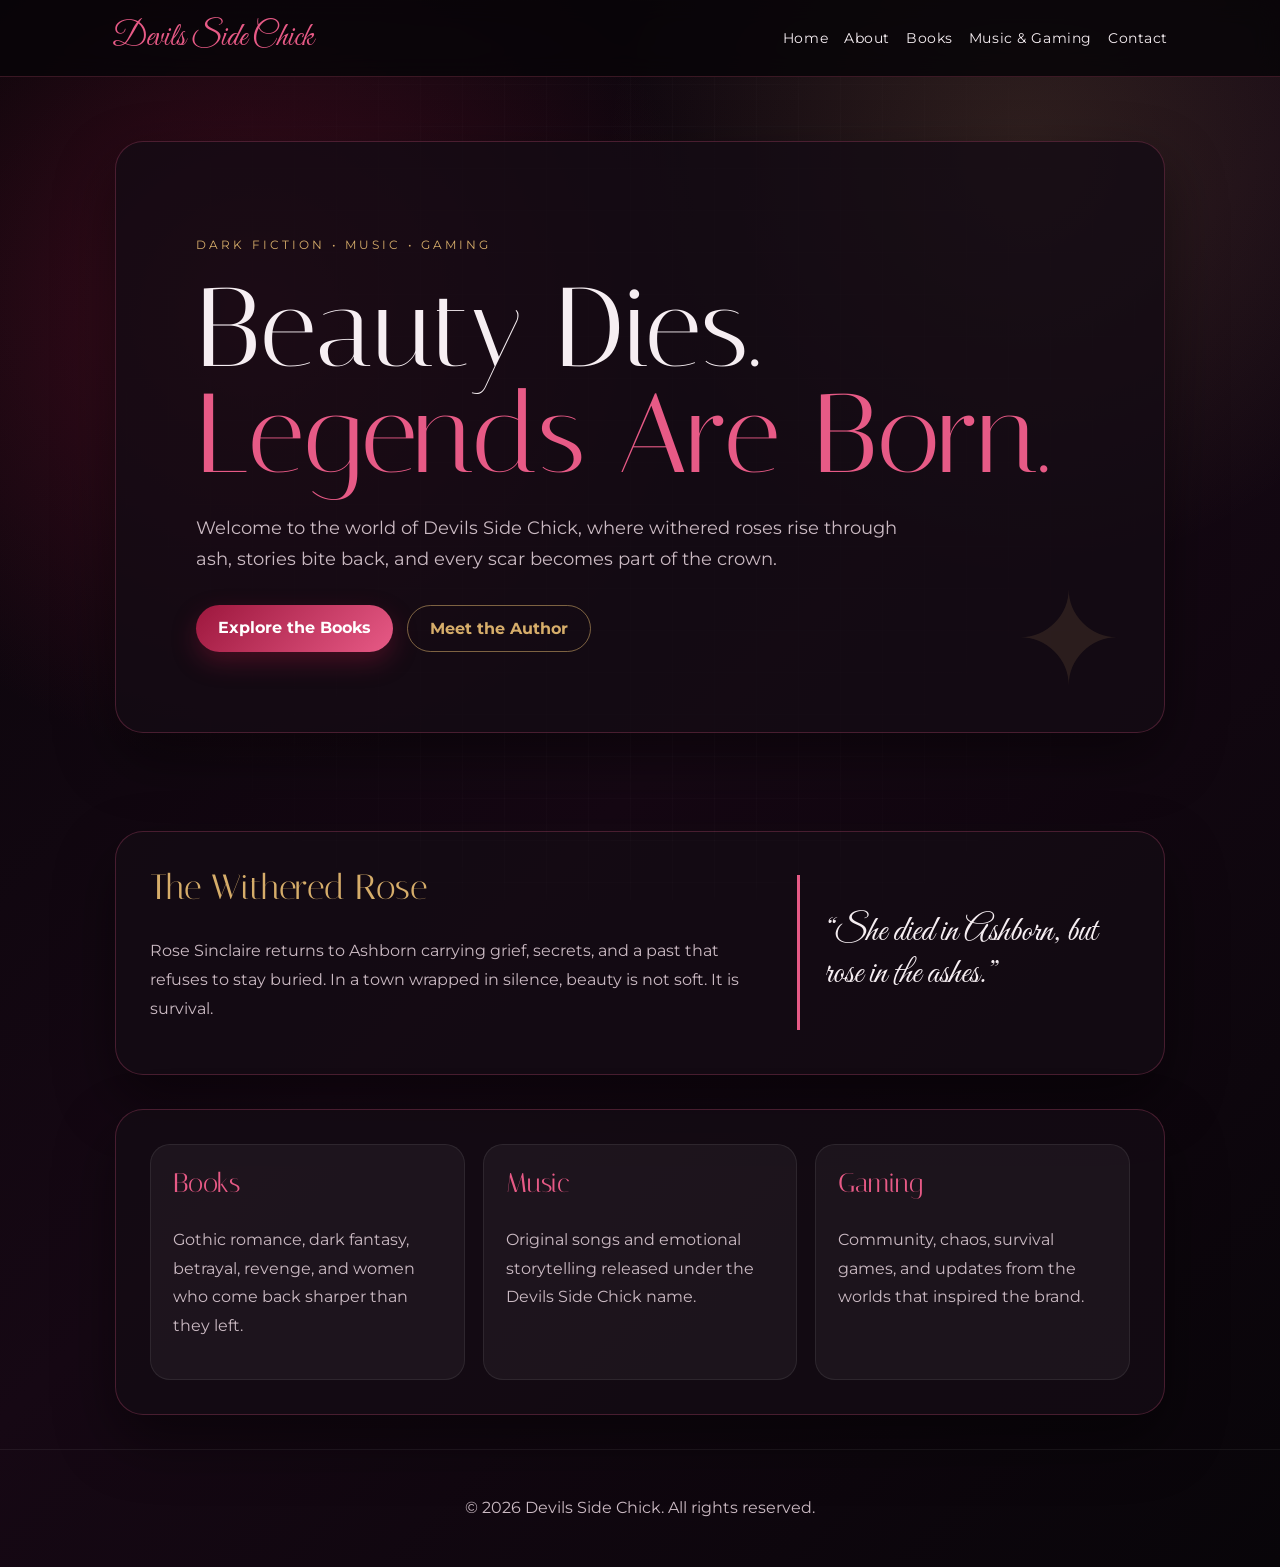
==== index.html @ 44316100 "Add files via upload" ====
<!DOCTYPE html>
<html lang="en">
<head>
  <meta charset="UTF-8" />
  <meta name="viewport" content="width=device-width, initial-scale=1.0" />
  <title>Devils Side Chick | Author, Music & Gaming</title>
  <link rel="preconnect" href="https://fonts.googleapis.com">
  <link rel="preconnect" href="https://fonts.gstatic.com" crossorigin>
  <link href="https://fonts.googleapis.com/css2?family=Great+Vibes&family=Italiana&family=Montserrat:wght@300;400;600;700&display=swap" rel="stylesheet">
  <link rel="stylesheet" href="style.css" />
</head>
<body>
  <header class="site-header">
    <nav>
      <a href="index.html" class="logo">Devils Side Chick</a>
      <div class="nav-links">
        <a href="index.html">Home</a>
        <a href="about.html">About</a>
        <a href="books.html">Books</a>
        <a href="music-gaming.html">Music & Gaming</a>
        <a href="contact.html">Contact</a>
      </div>
    </nav>
  </header>

  <main class="hero">
    <section class="hero-card">
      <p class="eyebrow">Dark fiction • Music • Gaming</p>
      <h1>Beauty Dies.<br><span>Legends Are Born.</span></h1>
      <p class="tagline">Welcome to the world of Devils Side Chick, where withered roses rise through ash, stories bite back, and every scar becomes part of the crown.</p>
      <div class="button-row">
        <a class="btn" href="books.html">Explore the Books</a>
        <a class="btn ghost" href="about.html">Meet the Author</a>
      </div>
    </section>
  </main>

  <section class="content-section two-column">
    <div>
      <h2>The Withered Rose</h2>
      <p>Rose Sinclaire returns to Ashborn carrying grief, secrets, and a past that refuses to stay buried. In a town wrapped in silence, beauty is not soft. It is survival.</p>
    </div>
    <div class="quote-box">
      <p>“She died in Ashborn, but rose in the ashes.”</p>
    </div>
  </section>

  <section class="content-section cards">
    <article>
      <h3>Books</h3>
      <p>Gothic romance, dark fantasy, betrayal, revenge, and women who come back sharper than they left.</p>
    </article>
    <article>
      <h3>Music</h3>
      <p>Original songs and emotional storytelling released under the Devils Side Chick name.</p>
    </article>
    <article>
      <h3>Gaming</h3>
      <p>Community, chaos, survival games, and updates from the worlds that inspired the brand.</p>
    </article>
  </section>

  <footer>
    <p>© 2026 Devils Side Chick. All rights reserved.</p>
  </footer>
</body>
</html>
---- style.css ----
:root {
  --bg: #09070b;
  --card: rgba(20, 12, 20, 0.82);
  --rose: #9d173d;
  --rose-light: #e75a86;
  --gold: #d6ad6a;
  --text: #f6eef2;
  --muted: #cbbac3;
  --shadow: rgba(0, 0, 0, 0.45);
}

* { box-sizing: border-box; }

body {
  margin: 0;
  font-family: 'Montserrat', sans-serif;
  color: var(--text);
  background:
    radial-gradient(circle at 20% 20%, rgba(157, 23, 61, 0.35), transparent 28%),
    radial-gradient(circle at 80% 10%, rgba(214, 173, 106, 0.15), transparent 24%),
    linear-gradient(135deg, #080509 0%, #160814 50%, #080509 100%);
  min-height: 100vh;
}

body::before {
  content: "";
  position: fixed;
  inset: 0;
  pointer-events: none;
  background-image:
    linear-gradient(rgba(255,255,255,0.025) 1px, transparent 1px),
    linear-gradient(90deg, rgba(255,255,255,0.025) 1px, transparent 1px);
  background-size: 42px 42px;
  mask-image: radial-gradient(circle, black 30%, transparent 78%);
}

.site-header {
  position: sticky;
  top: 0;
  z-index: 10;
  background: rgba(8, 5, 9, 0.88);
  backdrop-filter: blur(12px);
  border-bottom: 1px solid rgba(231, 90, 134, 0.22);
}

nav {
  max-width: 1100px;
  margin: 0 auto;
  padding: 18px 22px;
  display: flex;
  justify-content: space-between;
  align-items: center;
  gap: 18px;
}

.logo {
  font-family: 'Great Vibes', cursive;
  color: var(--rose-light);
  font-size: 2rem;
  text-decoration: none;
  white-space: nowrap;
}

.nav-links {
  display: flex;
  flex-wrap: wrap;
  gap: 16px;
  justify-content: flex-end;
}

.nav-links a {
  color: var(--text);
  text-decoration: none;
  font-size: 0.9rem;
  letter-spacing: 0.04em;
}

.nav-links a:hover { color: var(--gold); }

.hero {
  min-height: 78vh;
  display: grid;
  place-items: center;
  padding: 64px 22px;
}

.hero-card, .page-card, .content-section {
  max-width: 1050px;
  width: 100%;
  background: var(--card);
  border: 1px solid rgba(231, 90, 134, 0.25);
  box-shadow: 0 25px 60px var(--shadow);
  border-radius: 28px;
}

.hero-card {
  padding: clamp(34px, 7vw, 80px);
  position: relative;
  overflow: hidden;
}

.hero-card::after {
  content: "✦";
  position: absolute;
  right: 42px;
  bottom: 16px;
  font-size: 8rem;
  color: rgba(214, 173, 106, 0.12);
}

.eyebrow {
  color: var(--gold);
  text-transform: uppercase;
  letter-spacing: 0.25em;
  font-size: 0.78rem;
  margin-bottom: 18px;
}

h1, h2, h3 {
  font-family: 'Italiana', serif;
  font-weight: 400;
  margin-top: 0;
}

h1 {
  font-size: clamp(3rem, 9vw, 7rem);
  line-height: 0.95;
  margin-bottom: 24px;
}

h1 span { color: var(--rose-light); }

h2 { font-size: 2.2rem; color: var(--gold); }
h3 { font-size: 1.7rem; color: var(--rose-light); }

p {
  color: var(--muted);
  line-height: 1.8;
  font-size: 1rem;
}

.tagline {
  max-width: 720px;
  font-size: 1.1rem;
}

.button-row {
  display: flex;
  flex-wrap: wrap;
  gap: 14px;
  margin-top: 30px;
}

.btn {
  display: inline-block;
  padding: 13px 22px;
  border-radius: 999px;
  background: linear-gradient(135deg, var(--rose), var(--rose-light));
  color: white;
  text-decoration: none;
  font-weight: 700;
  box-shadow: 0 10px 24px rgba(157, 23, 61, 0.35);
}

.btn.ghost {
  background: transparent;
  border: 1px solid rgba(214, 173, 106, 0.55);
  color: var(--gold);
  box-shadow: none;
}

.content-section {
  margin: 34px auto;
  padding: 34px;
}

.two-column {
  display: grid;
  grid-template-columns: 1.3fr 0.7fr;
  gap: 28px;
  align-items: center;
}

.quote-box {
  border-left: 3px solid var(--rose-light);
  padding-left: 24px;
}

.quote-box p {
  font-family: 'Great Vibes', cursive;
  font-size: 2.2rem;
  color: var(--text);
  line-height: 1.2;
}

.cards {
  display: grid;
  grid-template-columns: repeat(3, 1fr);
  gap: 18px;
}

.cards article, .book-block, .contact-list {
  background: rgba(255,255,255,0.045);
  border: 1px solid rgba(255,255,255,0.08);
  border-radius: 20px;
  padding: 22px;
}

.page {
  min-height: 76vh;
  padding: 56px 22px;
  display: grid;
  place-items: start center;
}

.page-card {
  padding: clamp(28px, 6vw, 62px);
}

.book-block + .book-block { margin-top: 22px; }

.soft-note {
  color: var(--gold);
  font-style: italic;
}

footer {
  text-align: center;
  padding: 28px 16px;
  border-top: 1px solid rgba(255,255,255,0.06);
}

@media (max-width: 760px) {
  nav { align-items: flex-start; flex-direction: column; }
  .nav-links { justify-content: flex-start; }
  .two-column, .cards { grid-template-columns: 1fr; }
  .hero { min-height: auto; }
}
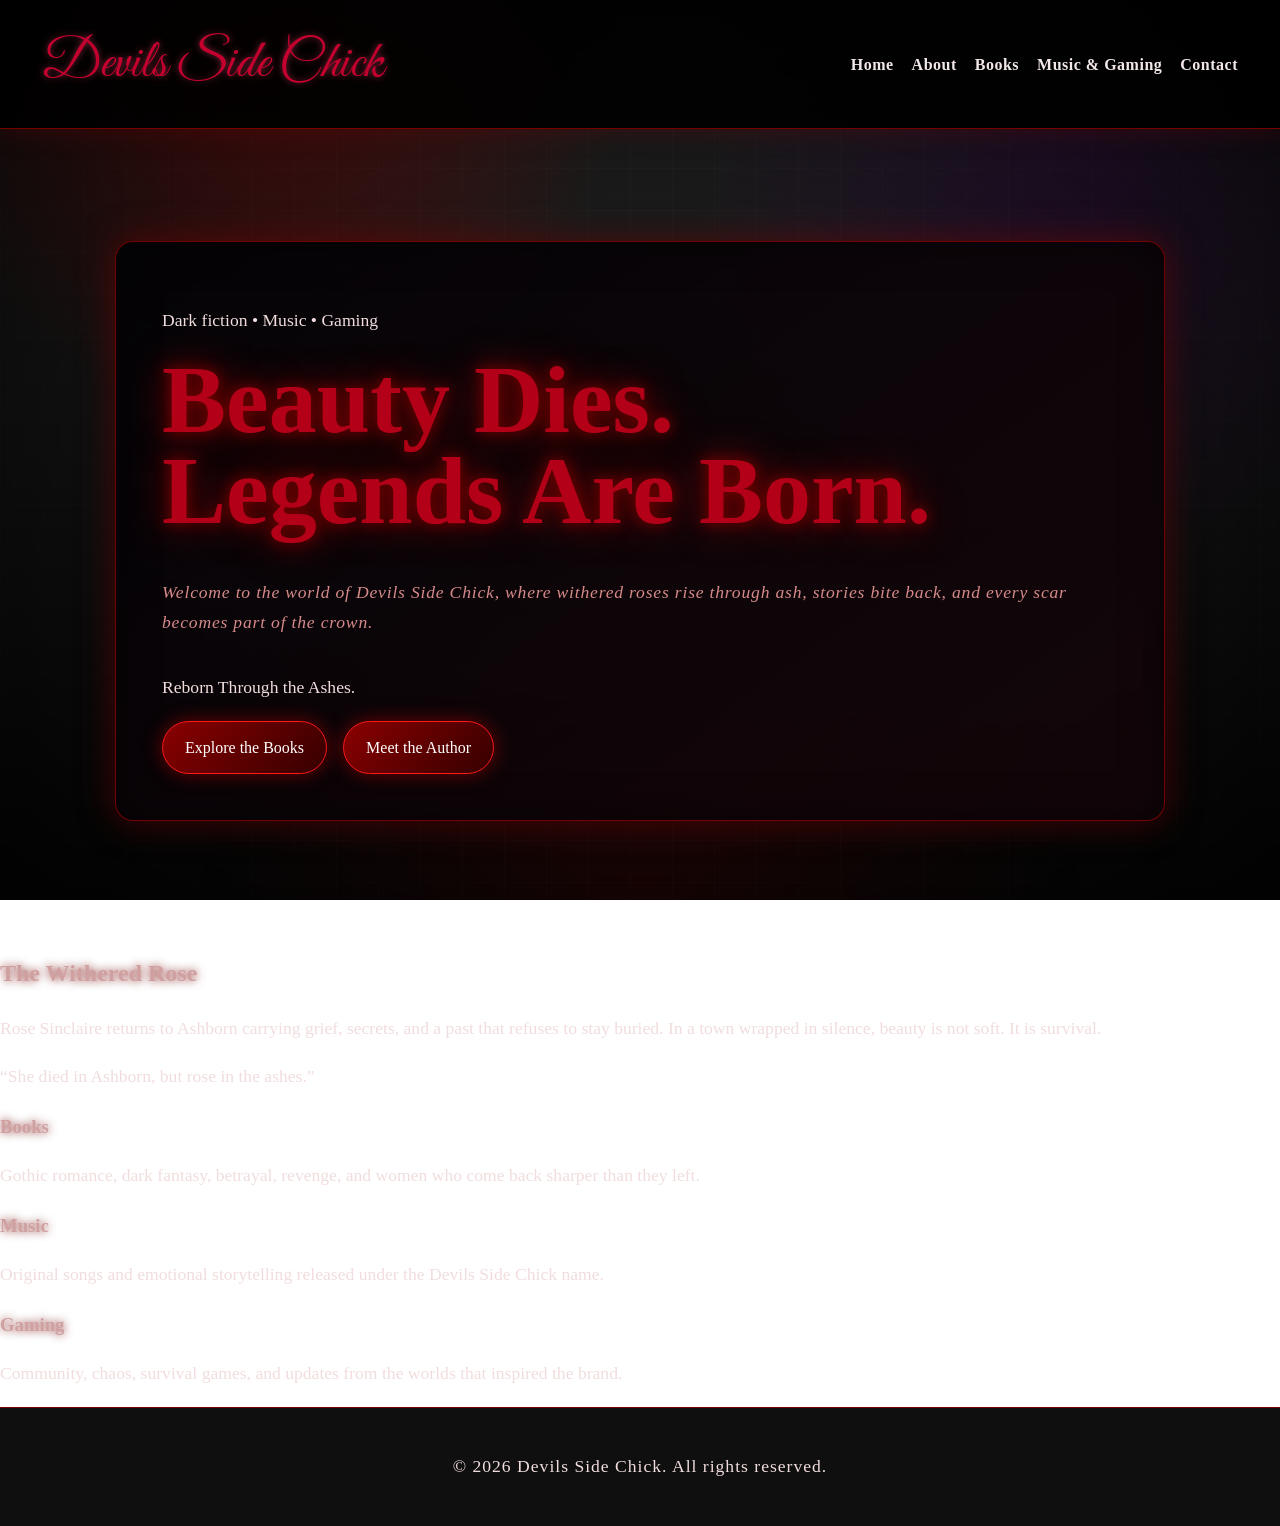
==== commit e25cd8b9: "Update index.html" ====
--- a/index.html
+++ b/index.html
@@ -28,6 +28,7 @@
       <p class="eyebrow">Dark fiction • Music • Gaming</p>
       <h1>Beauty Dies.<br><span>Legends Are Born.</span></h1>
       <p class="tagline">Welcome to the world of Devils Side Chick, where withered roses rise through ash, stories bite back, and every scar becomes part of the crown.</p>
+     <p class="motto">Reborn Through the Ashes.</p>
       <div class="button-row">
         <a class="btn" href="books.html">Explore the Books</a>
         <a class="btn ghost" href="about.html">Meet the Author</a>
--- a/style.css
+++ b/style.css
@@ -1,238 +1,235 @@
-:root {
-  --bg: #09070b;
-  --card: rgba(20, 12, 20, 0.82);
-  --rose: #9d173d;
-  --rose-light: #e75a86;
-  --gold: #d6ad6a;
-  --text: #f6eef2;
-  --muted: #cbbac3;
-  --shadow: rgba(0, 0, 0, 0.45);
-}
-
-* { box-sizing: border-box; }
+/* Devils Side Chick - Gothic Horror Author Platform Theme */
+
+* {
+  box-sizing: border-box;
+}
+
+html {
+  min-height: 100%;
+}
 
 body {
   margin: 0;
-  font-family: 'Montserrat', sans-serif;
-  color: var(--text);
+  min-height: 100vh;
+  color: #f2e8e8;
+  font-family: Georgia, 'Times New Roman', serif;
+  line-height: 1.7;
   background:
-    radial-gradient(circle at 20% 20%, rgba(157, 23, 61, 0.35), transparent 28%),
-    radial-gradient(circle at 80% 10%, rgba(214, 173, 106, 0.15), transparent 24%),
-    linear-gradient(135deg, #080509 0%, #160814 50%, #080509 100%);
-  min-height: 100vh;
+    radial-gradient(circle at 20% 5%, rgba(130, 0, 0, 0.55), transparent 28%),
+    radial-gradient(circle at 85% 20%, rgba(55, 0, 80, 0.35), transparent 30%),
+    linear-gradient(rgba(0, 0, 0, 0.88), rgba(0, 0, 0, 0.97)),
+    url('https://images.unsplash.com/photo-1511497584788-876760111969?auto=format&fit=crop&w=1600&q=80');
+  background-size: cover;
+  background-position: center;
+  background-attachment: fixed;
 }
 
 body::before {
-  content: "";
+  content: '';
   position: fixed;
   inset: 0;
+  background:
+    linear-gradient(rgba(255,255,255,0.015) 1px, transparent 1px),
+    linear-gradient(90deg, rgba(255,255,255,0.015) 1px, transparent 1px),
+    radial-gradient(circle at bottom, rgba(110, 0, 0, 0.25), transparent 40%);
+  background-size: 42px 42px, 42px 42px, cover;
   pointer-events: none;
-  background-image:
-    linear-gradient(rgba(255,255,255,0.025) 1px, transparent 1px),
-    linear-gradient(90deg, rgba(255,255,255,0.025) 1px, transparent 1px);
-  background-size: 42px 42px;
-  mask-image: radial-gradient(circle, black 30%, transparent 78%);
+  z-index: -1;
+}
+
+body::after {
+  content: '';
+  position: fixed;
+  inset: 0;
+  background: radial-gradient(ellipse at center, transparent 40%, rgba(0,0,0,0.75) 100%);
+  pointer-events: none;
+  z-index: -1;
 }
 
 .site-header {
+  background: rgba(0, 0, 0, 0.9);
+  border-bottom: 1px solid #760000;
+  box-shadow: 0 0 25px rgba(120, 0, 0, 0.35);
+  padding: 18px 42px;
   position: sticky;
   top: 0;
   z-index: 10;
-  background: rgba(8, 5, 9, 0.88);
-  backdrop-filter: blur(12px);
-  border-bottom: 1px solid rgba(231, 90, 134, 0.22);
 }
 
 nav {
-  max-width: 1100px;
-  margin: 0 auto;
-  padding: 18px 22px;
   display: flex;
   justify-content: space-between;
   align-items: center;
-  gap: 18px;
+  gap: 24px;
 }
 
 .logo {
-  font-family: 'Great Vibes', cursive;
-  color: var(--rose-light);
-  font-size: 2rem;
-  text-decoration: none;
-  white-space: nowrap;
+    font-family: 'Great Vibes', cursive;
+    color: #c4002f;
+    font-size: 3.4rem;
+    text-decoration: none;
+    letter-spacing: 0;
+    text-shadow: 0 0 6px rgba(255, 80, 120, 0.5);
 }
 
 .nav-links {
   display: flex;
+  gap: 18px;
   flex-wrap: wrap;
-  gap: 16px;
-  justify-content: flex-end;
 }
 
 .nav-links a {
-  color: var(--text);
+  color: #f2e8e8;
   text-decoration: none;
-  font-size: 0.9rem;
-  letter-spacing: 0.04em;
-}
-
-.nav-links a:hover { color: var(--gold); }
-
-.hero {
-  min-height: 78vh;
+  font-weight: bold;
+  letter-spacing: 0.5px;
+  position: relative;
+}
+
+.nav-links a::after {
+  content: '';
+  position: absolute;
+  left: 0;
+  bottom: -6px;
+  width: 0;
+  height: 2px;
+  background: linear-gradient(90deg, #7a0000, #ff1a1a);
+  box-shadow: 0 0 10px #9b0000;
+  transition: width 0.25s ease;
+}
+
+.nav-links a:hover {
+  color: #ffcccc;
+  text-shadow: 0 0 10px #7a0000;
+}
+
+.nav-links a:hover::after {
+  width: 100%;
+}
+
+.page,
+main {
+  padding: 70px 22px;
+}
+
+.hero-card,
+.page-card,
+.book-card,
+.project-card,
+.contact-card,
+.card {
+  max-width: 1050px;
+  margin: 42px auto;
+  padding: 46px;
+  background: linear-gradient(145deg, rgba(3, 3, 6, 0.94), rgba(21, 6, 10, 0.88));
+  border: 1px solid rgba(150, 0, 0, 0.75);
+  border-radius: 18px;
+  box-shadow:
+    0 0 35px rgba(120, 0, 0, 0.55),
+    inset 0 0 40px rgba(0, 0, 0, 0.5);
+  backdrop-filter: blur(3px);
+}
+
+.hero-card {
+  min-height: 420px;
+  display: flex;
+  flex-direction: column;
+  justify-content: center;
+}
+
+h1 {
+  color: #b30018;
+  font-size: clamp(3rem, 8vw, 6rem);
+  line-height: 0.95;
+  margin: 0 0 24px;
+  text-shadow: 0 0 14px #780000, 0 0 38px rgba(150, 0, 0, 0.9);
+}
+
+h2,
+h3 {
+  color: #d0a0a0;
+  text-shadow: 0 0 10px rgba(120, 0, 0, 0.85);
+}
+
+p {
+  color: #f1dddd;
+  font-size: 1.1rem;
+  margin-bottom: 18px;
+}
+
+.tagline,
+.soft-note {
+  color: #d68a8a;
+  font-style: italic;
+  letter-spacing: 0.8px;
+}
+
+.btn,
+button,
+a.button,
+.hero-card a,
+.page-card a {
+  color: #fff;
+}
+
+.btn,
+.button {
+  display: inline-block;
+  background: linear-gradient(135deg, #8b0000, #350000);
+  border: 1px solid #ff1a1a;
+  border-radius: 999px;
+  color: white;
+  padding: 12px 22px;
+  margin-right: 12px;
+  text-decoration: none;
+  box-shadow: 0 0 18px rgba(160, 0, 0, 0.65);
+}
+
+.btn:hover,
+.button:hover {
+  background: linear-gradient(135deg, #b30000, #520000);
+  transform: translateY(-2px);
+}
+
+.book-grid,
+.project-grid,
+.card-grid {
   display: grid;
-  place-items: center;
-  padding: 64px 22px;
-}
-
-.hero-card, .page-card, .content-section {
-  max-width: 1050px;
-  width: 100%;
-  background: var(--card);
-  border: 1px solid rgba(231, 90, 134, 0.25);
-  box-shadow: 0 25px 60px var(--shadow);
-  border-radius: 28px;
-}
-
-.hero-card {
-  padding: clamp(34px, 7vw, 80px);
-  position: relative;
-  overflow: hidden;
-}
-
-.hero-card::after {
-  content: "✦";
-  position: absolute;
-  right: 42px;
-  bottom: 16px;
-  font-size: 8rem;
-  color: rgba(214, 173, 106, 0.12);
-}
-
-.eyebrow {
-  color: var(--gold);
-  text-transform: uppercase;
-  letter-spacing: 0.25em;
-  font-size: 0.78rem;
-  margin-bottom: 18px;
-}
-
-h1, h2, h3 {
-  font-family: 'Italiana', serif;
-  font-weight: 400;
-  margin-top: 0;
-}
-
-h1 {
-  font-size: clamp(3rem, 9vw, 7rem);
-  line-height: 0.95;
-  margin-bottom: 24px;
-}
-
-h1 span { color: var(--rose-light); }
-
-h2 { font-size: 2.2rem; color: var(--gold); }
-h3 { font-size: 1.7rem; color: var(--rose-light); }
-
-p {
-  color: var(--muted);
-  line-height: 1.8;
-  font-size: 1rem;
-}
-
-.tagline {
-  max-width: 720px;
-  font-size: 1.1rem;
-}
-
-.button-row {
-  display: flex;
-  flex-wrap: wrap;
-  gap: 14px;
-  margin-top: 30px;
-}
-
-.btn {
-  display: inline-block;
-  padding: 13px 22px;
-  border-radius: 999px;
-  background: linear-gradient(135deg, var(--rose), var(--rose-light));
-  color: white;
-  text-decoration: none;
-  font-weight: 700;
-  box-shadow: 0 10px 24px rgba(157, 23, 61, 0.35);
-}
-
-.btn.ghost {
-  background: transparent;
-  border: 1px solid rgba(214, 173, 106, 0.55);
-  color: var(--gold);
-  box-shadow: none;
-}
-
-.content-section {
-  margin: 34px auto;
-  padding: 34px;
-}
-
-.two-column {
-  display: grid;
-  grid-template-columns: 1.3fr 0.7fr;
+  grid-template-columns: repeat(auto-fit, minmax(260px, 1fr));
   gap: 28px;
-  align-items: center;
-}
-
-.quote-box {
-  border-left: 3px solid var(--rose-light);
-  padding-left: 24px;
-}
-
-.quote-box p {
-  font-family: 'Great Vibes', cursive;
-  font-size: 2.2rem;
-  color: var(--text);
-  line-height: 1.2;
-}
-
-.cards {
-  display: grid;
-  grid-template-columns: repeat(3, 1fr);
-  gap: 18px;
-}
-
-.cards article, .book-block, .contact-list {
-  background: rgba(255,255,255,0.045);
-  border: 1px solid rgba(255,255,255,0.08);
-  border-radius: 20px;
-  padding: 22px;
-}
-
-.page {
-  min-height: 76vh;
-  padding: 56px 22px;
-  display: grid;
-  place-items: start center;
-}
-
-.page-card {
-  padding: clamp(28px, 6vw, 62px);
-}
-
-.book-block + .book-block { margin-top: 22px; }
-
-.soft-note {
-  color: var(--gold);
-  font-style: italic;
+}
+
+.book-card,
+.project-card,
+.contact-card {
+  max-width: none;
+  margin: 20px 0;
 }
 
 footer {
   text-align: center;
-  padding: 28px 16px;
-  border-top: 1px solid rgba(255,255,255,0.06);
+  padding: 26px;
+  color: #bfa8a8;
+  background: rgba(0, 0, 0, 0.94);
+  border-top: 1px solid #760000;
+  letter-spacing: 1px;
 }
 
 @media (max-width: 760px) {
-  nav { align-items: flex-start; flex-direction: column; }
-  .nav-links { justify-content: flex-start; }
-  .two-column, .cards { grid-template-columns: 1fr; }
-  .hero { min-height: auto; }
-}
+  .site-header {
+    padding: 16px 20px;
+  }
+
+  nav {
+    flex-direction: column;
+    align-items: flex-start;
+  }
+
+  .page-card,
+  .hero-card,
+  .book-card,
+  .project-card,
+  .contact-card {
+    padding: 28px;
+  }
+}
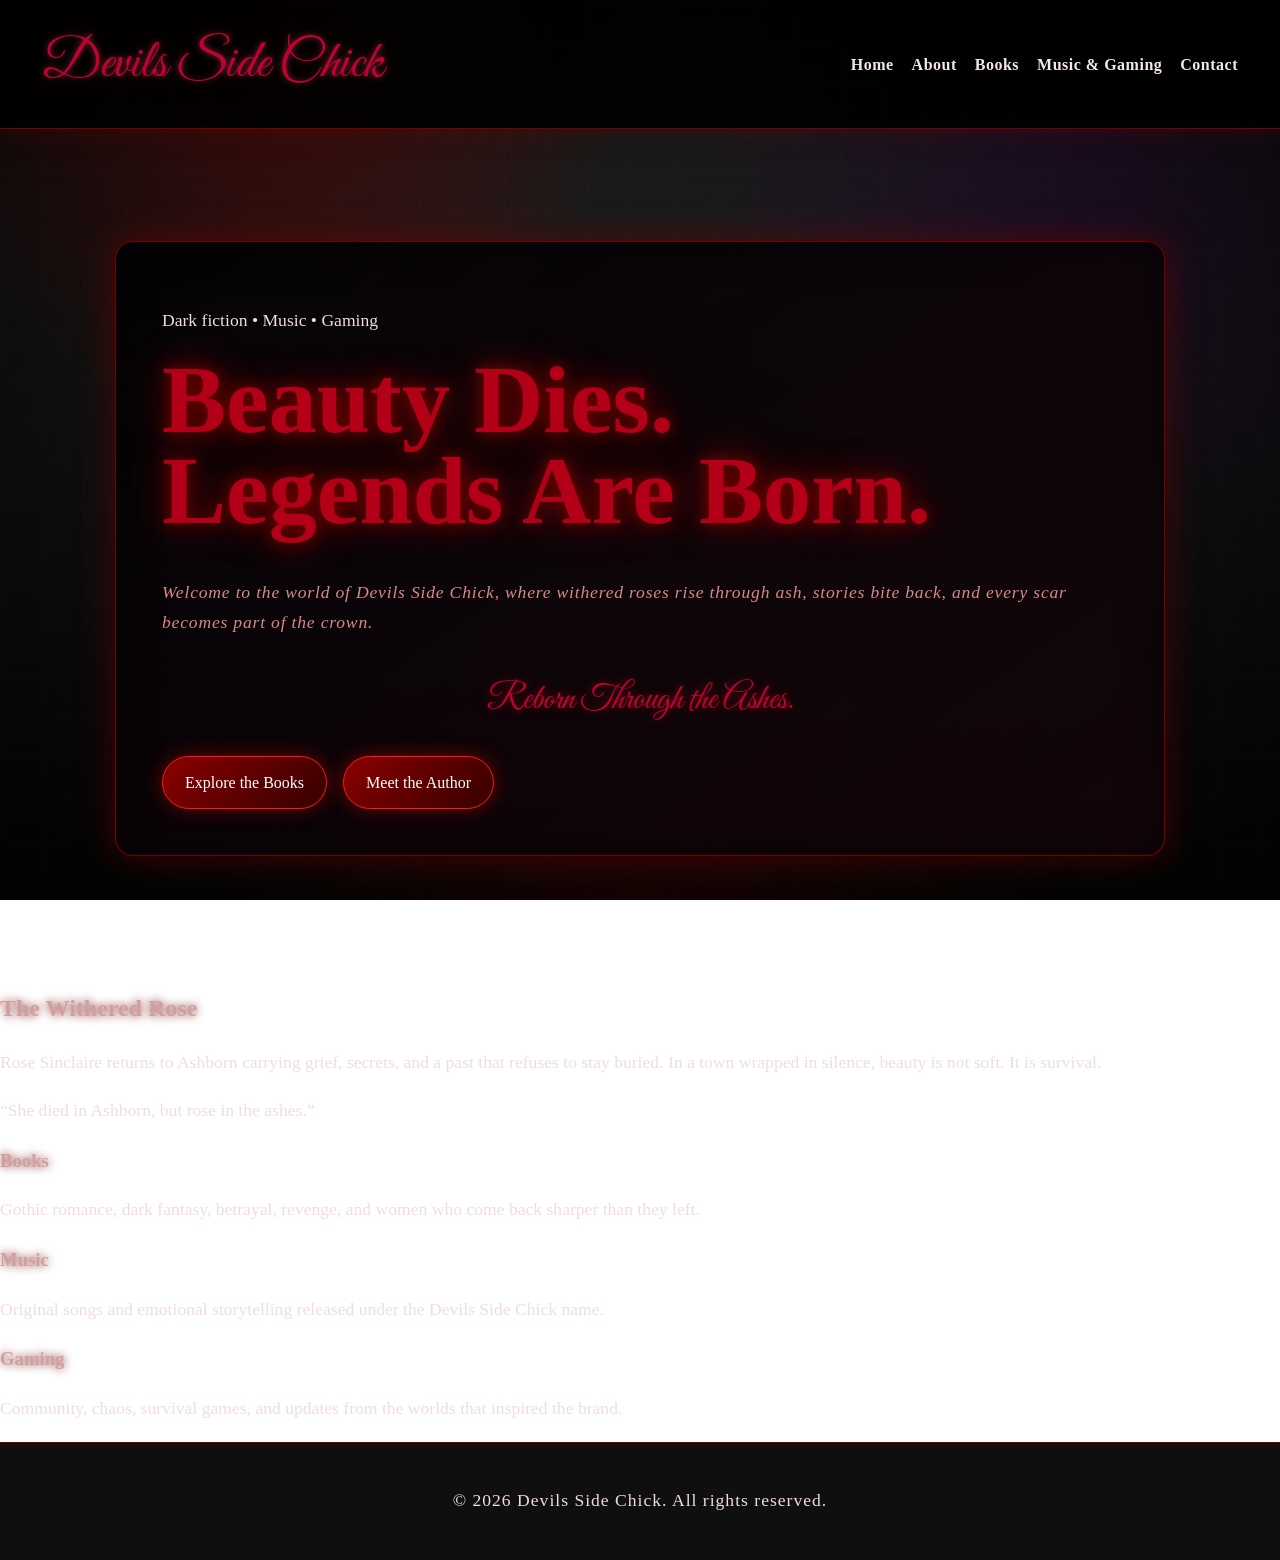
==== commit fc91a00b: "Add files via upload" ====
--- a/index.html
+++ b/index.html
@@ -1,68 +1,68 @@
-<!DOCTYPE html>
-<html lang="en">
-<head>
-  <meta charset="UTF-8" />
-  <meta name="viewport" content="width=device-width, initial-scale=1.0" />
-  <title>Devils Side Chick | Author, Music & Gaming</title>
-  <link rel="preconnect" href="https://fonts.googleapis.com">
-  <link rel="preconnect" href="https://fonts.gstatic.com" crossorigin>
-  <link href="https://fonts.googleapis.com/css2?family=Great+Vibes&family=Italiana&family=Montserrat:wght@300;400;600;700&display=swap" rel="stylesheet">
-  <link rel="stylesheet" href="style.css" />
-</head>
-<body>
-  <header class="site-header">
-    <nav>
-      <a href="index.html" class="logo">Devils Side Chick</a>
-      <div class="nav-links">
-        <a href="index.html">Home</a>
-        <a href="about.html">About</a>
-        <a href="books.html">Books</a>
-        <a href="music-gaming.html">Music & Gaming</a>
-        <a href="contact.html">Contact</a>
-      </div>
-    </nav>
-  </header>
-
-  <main class="hero">
-    <section class="hero-card">
-      <p class="eyebrow">Dark fiction • Music • Gaming</p>
-      <h1>Beauty Dies.<br><span>Legends Are Born.</span></h1>
-      <p class="tagline">Welcome to the world of Devils Side Chick, where withered roses rise through ash, stories bite back, and every scar becomes part of the crown.</p>
-     <p class="motto">Reborn Through the Ashes.</p>
-      <div class="button-row">
-        <a class="btn" href="books.html">Explore the Books</a>
-        <a class="btn ghost" href="about.html">Meet the Author</a>
-      </div>
-    </section>
-  </main>
-
-  <section class="content-section two-column">
-    <div>
-      <h2>The Withered Rose</h2>
-      <p>Rose Sinclaire returns to Ashborn carrying grief, secrets, and a past that refuses to stay buried. In a town wrapped in silence, beauty is not soft. It is survival.</p>
-    </div>
-    <div class="quote-box">
-      <p>“She died in Ashborn, but rose in the ashes.”</p>
-    </div>
-  </section>
-
-  <section class="content-section cards">
-    <article>
-      <h3>Books</h3>
-      <p>Gothic romance, dark fantasy, betrayal, revenge, and women who come back sharper than they left.</p>
-    </article>
-    <article>
-      <h3>Music</h3>
-      <p>Original songs and emotional storytelling released under the Devils Side Chick name.</p>
-    </article>
-    <article>
-      <h3>Gaming</h3>
-      <p>Community, chaos, survival games, and updates from the worlds that inspired the brand.</p>
-    </article>
-  </section>
-
-  <footer>
-    <p>© 2026 Devils Side Chick. All rights reserved.</p>
-  </footer>
-</body>
-</html>
+<!DOCTYPE html>
+<html lang="en">
+<head>
+  <meta charset="UTF-8" />
+  <meta name="viewport" content="width=device-width, initial-scale=1.0" />
+  <title>Devils Side Chick | Author, Music & Gaming</title>
+  <link rel="preconnect" href="https://fonts.googleapis.com">
+  <link rel="preconnect" href="https://fonts.gstatic.com" crossorigin>
+  <link href="https://fonts.googleapis.com/css2?family=Great+Vibes&family=Italiana&family=Montserrat:wght@300;400;600;700&display=swap" rel="stylesheet">
+  <link rel="stylesheet" href="style.css" />
+</head>
+<body>
+  <header class="site-header">
+    <nav>
+      <a href="index.html" class="logo">Devils Side Chick</a>
+      <div class="nav-links">
+        <a href="index.html">Home</a>
+        <a href="about.html">About</a>
+        <a href="books.html">Books</a>
+        <a href="music-gaming.html">Music & Gaming</a>
+        <a href="contact.html">Contact</a>
+      </div>
+    </nav>
+  </header>
+
+  <main class="hero">
+    <section class="hero-card">
+      <p class="eyebrow">Dark fiction • Music • Gaming</p>
+      <h1>Beauty Dies.<br><span>Legends Are Born.</span></h1>
+      <p class="tagline">Welcome to the world of Devils Side Chick, where withered roses rise through ash, stories bite back, and every scar becomes part of the crown.</p>
+     <p class="motto">Reborn Through the Ashes.</p>
+      <div class="button-row">
+        <a class="btn" href="books.html">Explore the Books</a>
+        <a class="btn ghost" href="about.html">Meet the Author</a>
+      </div>
+    </section>
+  </main>
+
+  <section class="content-section two-column">
+    <div>
+      <h2>The Withered Rose</h2>
+      <p>Rose Sinclaire returns to Ashborn carrying grief, secrets, and a past that refuses to stay buried. In a town wrapped in silence, beauty is not soft. It is survival.</p>
+    </div>
+    <div class="quote-box">
+      <p>“She died in Ashborn, but rose in the ashes.”</p>
+    </div>
+  </section>
+
+  <section class="content-section cards">
+    <article>
+      <h3>Books</h3>
+      <p>Gothic romance, dark fantasy, betrayal, revenge, and women who come back sharper than they left.</p>
+    </article>
+    <article>
+      <h3>Music</h3>
+      <p>Original songs and emotional storytelling released under the Devils Side Chick name.</p>
+    </article>
+    <article>
+      <h3>Gaming</h3>
+      <p>Community, chaos, survival games, and updates from the worlds that inspired the brand.</p>
+    </article>
+  </section>
+
+  <footer>
+    <p>© 2026 Devils Side Chick. All rights reserved.</p>
+  </footer>
+</body>
+</html>
--- a/style.css
+++ b/style.css
@@ -1,235 +1,293 @@
-/* Devils Side Chick - Gothic Horror Author Platform Theme */
-
-* {
-  box-sizing: border-box;
-}
-
-html {
-  min-height: 100%;
-}
-
-body {
-  margin: 0;
-  min-height: 100vh;
-  color: #f2e8e8;
-  font-family: Georgia, 'Times New Roman', serif;
-  line-height: 1.7;
-  background:
-    radial-gradient(circle at 20% 5%, rgba(130, 0, 0, 0.55), transparent 28%),
-    radial-gradient(circle at 85% 20%, rgba(55, 0, 80, 0.35), transparent 30%),
-    linear-gradient(rgba(0, 0, 0, 0.88), rgba(0, 0, 0, 0.97)),
-    url('https://images.unsplash.com/photo-1511497584788-876760111969?auto=format&fit=crop&w=1600&q=80');
-  background-size: cover;
-  background-position: center;
-  background-attachment: fixed;
-}
-
-body::before {
-  content: '';
-  position: fixed;
-  inset: 0;
-  background:
-    linear-gradient(rgba(255,255,255,0.015) 1px, transparent 1px),
-    linear-gradient(90deg, rgba(255,255,255,0.015) 1px, transparent 1px),
-    radial-gradient(circle at bottom, rgba(110, 0, 0, 0.25), transparent 40%);
-  background-size: 42px 42px, 42px 42px, cover;
-  pointer-events: none;
-  z-index: -1;
-}
-
-body::after {
-  content: '';
-  position: fixed;
-  inset: 0;
-  background: radial-gradient(ellipse at center, transparent 40%, rgba(0,0,0,0.75) 100%);
-  pointer-events: none;
-  z-index: -1;
-}
-
-.site-header {
-  background: rgba(0, 0, 0, 0.9);
-  border-bottom: 1px solid #760000;
-  box-shadow: 0 0 25px rgba(120, 0, 0, 0.35);
-  padding: 18px 42px;
-  position: sticky;
-  top: 0;
-  z-index: 10;
-}
-
-nav {
-  display: flex;
-  justify-content: space-between;
-  align-items: center;
-  gap: 24px;
-}
-
-.logo {
-    font-family: 'Great Vibes', cursive;
-    color: #c4002f;
-    font-size: 3.4rem;
-    text-decoration: none;
-    letter-spacing: 0;
-    text-shadow: 0 0 6px rgba(255, 80, 120, 0.5);
-}
-
-.nav-links {
-  display: flex;
-  gap: 18px;
-  flex-wrap: wrap;
-}
-
-.nav-links a {
-  color: #f2e8e8;
-  text-decoration: none;
-  font-weight: bold;
-  letter-spacing: 0.5px;
-  position: relative;
-}
-
-.nav-links a::after {
-  content: '';
-  position: absolute;
-  left: 0;
-  bottom: -6px;
-  width: 0;
-  height: 2px;
-  background: linear-gradient(90deg, #7a0000, #ff1a1a);
-  box-shadow: 0 0 10px #9b0000;
-  transition: width 0.25s ease;
-}
-
-.nav-links a:hover {
-  color: #ffcccc;
-  text-shadow: 0 0 10px #7a0000;
-}
-
-.nav-links a:hover::after {
-  width: 100%;
-}
-
-.page,
-main {
-  padding: 70px 22px;
-}
-
-.hero-card,
-.page-card,
-.book-card,
-.project-card,
-.contact-card,
-.card {
-  max-width: 1050px;
-  margin: 42px auto;
-  padding: 46px;
-  background: linear-gradient(145deg, rgba(3, 3, 6, 0.94), rgba(21, 6, 10, 0.88));
-  border: 1px solid rgba(150, 0, 0, 0.75);
-  border-radius: 18px;
-  box-shadow:
-    0 0 35px rgba(120, 0, 0, 0.55),
-    inset 0 0 40px rgba(0, 0, 0, 0.5);
-  backdrop-filter: blur(3px);
-}
-
-.hero-card {
-  min-height: 420px;
-  display: flex;
-  flex-direction: column;
-  justify-content: center;
-}
-
-h1 {
-  color: #b30018;
-  font-size: clamp(3rem, 8vw, 6rem);
-  line-height: 0.95;
-  margin: 0 0 24px;
-  text-shadow: 0 0 14px #780000, 0 0 38px rgba(150, 0, 0, 0.9);
-}
-
-h2,
-h3 {
-  color: #d0a0a0;
-  text-shadow: 0 0 10px rgba(120, 0, 0, 0.85);
-}
-
-p {
-  color: #f1dddd;
-  font-size: 1.1rem;
-  margin-bottom: 18px;
-}
-
-.tagline,
-.soft-note {
-  color: #d68a8a;
-  font-style: italic;
-  letter-spacing: 0.8px;
-}
-
-.btn,
-button,
-a.button,
-.hero-card a,
-.page-card a {
-  color: #fff;
-}
-
-.btn,
-.button {
-  display: inline-block;
-  background: linear-gradient(135deg, #8b0000, #350000);
-  border: 1px solid #ff1a1a;
-  border-radius: 999px;
-  color: white;
-  padding: 12px 22px;
-  margin-right: 12px;
-  text-decoration: none;
-  box-shadow: 0 0 18px rgba(160, 0, 0, 0.65);
-}
-
-.btn:hover,
-.button:hover {
-  background: linear-gradient(135deg, #b30000, #520000);
-  transform: translateY(-2px);
-}
-
-.book-grid,
-.project-grid,
-.card-grid {
-  display: grid;
-  grid-template-columns: repeat(auto-fit, minmax(260px, 1fr));
-  gap: 28px;
-}
-
-.book-card,
-.project-card,
-.contact-card {
-  max-width: none;
-  margin: 20px 0;
-}
-
-footer {
-  text-align: center;
-  padding: 26px;
-  color: #bfa8a8;
-  background: rgba(0, 0, 0, 0.94);
-  border-top: 1px solid #760000;
-  letter-spacing: 1px;
-}
-
-@media (max-width: 760px) {
-  .site-header {
-    padding: 16px 20px;
-  }
-
-  nav {
-    flex-direction: column;
-    align-items: flex-start;
-  }
-
-  .page-card,
-  .hero-card,
-  .book-card,
-  .project-card,
-  .contact-card {
-    padding: 28px;
-  }
-}
+/* Devils Side Chick - Gothic Horror Author Platform Theme */
+
+* {
+  box-sizing: border-box;
+}
+
+html {
+  min-height: 100%;
+}
+
+body {
+  margin: 0;
+  min-height: 100vh;
+  color: #f2e8e8;
+  font-family: Georgia, 'Times New Roman', serif;
+  line-height: 1.7;
+  background:
+    radial-gradient(circle at 20% 5%, rgba(130, 0, 0, 0.55), transparent 28%),
+    radial-gradient(circle at 85% 20%, rgba(55, 0, 80, 0.35), transparent 30%),
+    linear-gradient(rgba(0, 0, 0, 0.88), rgba(0, 0, 0, 0.97)),
+    url('https://images.unsplash.com/photo-1511497584788-876760111969?auto=format&fit=crop&w=1600&q=80');
+  background-size: cover;
+  background-position: center;
+  background-attachment: fixed;
+}
+
+body::before {
+  content: '';
+  position: fixed;
+  inset: 0;
+  background:
+    linear-gradient(rgba(255,255,255,0.015) 1px, transparent 1px),
+    linear-gradient(90deg, rgba(255,255,255,0.015) 1px, transparent 1px),
+    radial-gradient(circle at bottom, rgba(110, 0, 0, 0.25), transparent 40%);
+  background-size: 42px 42px, 42px 42px, cover;
+  pointer-events: none;
+  z-index: -1;
+}
+
+body::after {
+  content: '';
+  position: fixed;
+  inset: 0;
+  background: radial-gradient(ellipse at center, transparent 40%, rgba(0,0,0,0.75) 100%);
+  pointer-events: none;
+  z-index: -1;
+}
+
+.site-header {
+  background: rgba(0, 0, 0, 0.9);
+  border-bottom: 1px solid #760000;
+  box-shadow: 0 0 25px rgba(120, 0, 0, 0.35);
+  padding: 18px 42px;
+  position: sticky;
+  top: 0;
+  z-index: 10;
+}
+
+nav {
+  display: flex;
+  justify-content: space-between;
+  align-items: center;
+  gap: 24px;
+}
+
+.logo {
+    font-family: 'Great Vibes', cursive;
+    color: #c4002f;
+    font-size: 3.4rem;
+    text-decoration: none;
+    letter-spacing: 0;
+    text-shadow: 0 0 6px rgba(255, 80, 120, 0.5);
+}
+
+.nav-links {
+  display: flex;
+  gap: 18px;
+  flex-wrap: wrap;
+}
+
+.nav-links a {
+  color: #f2e8e8;
+  text-decoration: none;
+  font-weight: bold;
+  letter-spacing: 0.5px;
+  position: relative;
+}
+
+.nav-links a::after {
+  content: '';
+  position: absolute;
+  left: 0;
+  bottom: -6px;
+  width: 0;
+  height: 2px;
+  background: linear-gradient(90deg, #7a0000, #ff1a1a);
+  box-shadow: 0 0 10px #9b0000;
+  transition: width 0.25s ease;
+}
+
+.nav-links a:hover {
+  color: #ffcccc;
+  text-shadow: 0 0 10px #7a0000;
+}
+
+.nav-links a:hover::after {
+  width: 100%;
+}
+
+.page,
+main {
+  padding: 70px 22px;
+}
+
+.hero-card,
+.page-card,
+.book-card,
+.project-card,
+.contact-card,
+.card {
+  max-width: 1050px;
+  margin: 42px auto;
+  padding: 46px;
+  background: linear-gradient(145deg, rgba(3, 3, 6, 0.94), rgba(21, 6, 10, 0.88));
+  border: 1px solid rgba(150, 0, 0, 0.75);
+  border-radius: 18px;
+  box-shadow:
+    0 0 35px rgba(120, 0, 0, 0.55),
+    inset 0 0 40px rgba(0, 0, 0, 0.5);
+  backdrop-filter: blur(3px);
+}
+
+.hero-card {
+  min-height: 420px;
+  display: flex;
+  flex-direction: column;
+  justify-content: center;
+}
+
+h1 {
+  color: #b30018;
+  font-size: clamp(3rem, 8vw, 6rem);
+  line-height: 0.95;
+  margin: 0 0 24px;
+  text-shadow: 0 0 14px #780000, 0 0 38px rgba(150, 0, 0, 0.9);
+}
+
+h2,
+h3 {
+  color: #d0a0a0;
+  text-shadow: 0 0 10px rgba(120, 0, 0, 0.85);
+}
+
+p {
+  color: #f1dddd;
+  font-size: 1.1rem;
+  margin-bottom: 18px;
+}
+
+.tagline,
+.soft-note {
+  color: #d68a8a;
+  font-style: italic;
+  letter-spacing: 0.8px;
+}
+
+.btn,
+button,
+a.button,
+.hero-card a,
+.page-card a {
+  color: #fff;
+}
+
+.btn,
+.button {
+  display: inline-block;
+  background: linear-gradient(135deg, #8b0000, #350000);
+  border: 1px solid #ff1a1a;
+  border-radius: 999px;
+  color: white;
+  padding: 12px 22px;
+  margin-right: 12px;
+  text-decoration: none;
+  box-shadow: 0 0 18px rgba(160, 0, 0, 0.65);
+}
+
+.btn:hover,
+.button:hover {
+  background: linear-gradient(135deg, #b30000, #520000);
+  transform: translateY(-2px);
+}
+
+.book-grid,
+.project-grid,
+.card-grid {
+  display: grid;
+  grid-template-columns: repeat(auto-fit, minmax(260px, 1fr));
+  gap: 28px;
+}
+
+.book-card,
+.project-card,
+.contact-card {
+  max-width: none;
+  margin: 20px 0;
+}
+
+footer {
+  text-align: center;
+  padding: 26px;
+  color: #bfa8a8;
+  background: rgba(0, 0, 0, 0.94);
+  border-top: 1px solid #760000;
+  letter-spacing: 1px;
+}
+
+@media (max-width: 760px) {
+  .site-header {
+    padding: 16px 20px;
+  }
+
+  nav {
+    flex-direction: column;
+    align-items: flex-start;
+  }
+
+  .page-card,
+  .hero-card,
+  .book-card,
+  .project-card,
+  .contact-card {
+    padding: 28px;
+  }
+}
+.motto {
+    font-family: 'Great Vibes', cursive;
+    font-size: 2.2rem;
+    color: #c4002f;
+    text-align: center;
+    margin-top: 15px;
+    margin-bottom: 25px;
+    text-shadow: 0 0 10px rgba(196,0,47,.6);
+}
+
+    .book-block{
+  background: #1e1e1e;
+  padding: 25px;
+  margin-bottom: 25px;
+  border-radius: 10px;
+  box-shadow: 0 4px 10px rgba(0,0,0,0.4);
+  transition: transform 0.3s;
+}
+
+.book-block:hover {
+  transform: translateY(-5px);
+  box-shadow: 0 0 20px rgba(185, 7, 45, 0.4);
+}
+
+.book-blockh2 {
+  color: #ff0000;
+}
+
+.book-block p {
+  color: #d3d3d3;
+}
+/* BOOK COVER */
+.book-cover {
+  width: 350px;
+  max-width: 100%;
+  height: auto;
+  display: block;
+  margin: 0 auto 25px auto;
+  border-radius: 10px;
+  box-shadow: 0 4px 15px rgba(0,0,0,0.6);
+}
+
+/* BOOK TITLE */
+.book-block h2 {
+  text-align: center;
+  font-size: 30px;
+  margin-bottom: 10px;
+}
+
+/* GENRE */
+.book-block strong {
+  color: #0077ff;
+}
+
+/* BOOK DESCRIPTION */
+.book-block p {
+  line-height: 1.8;
+}
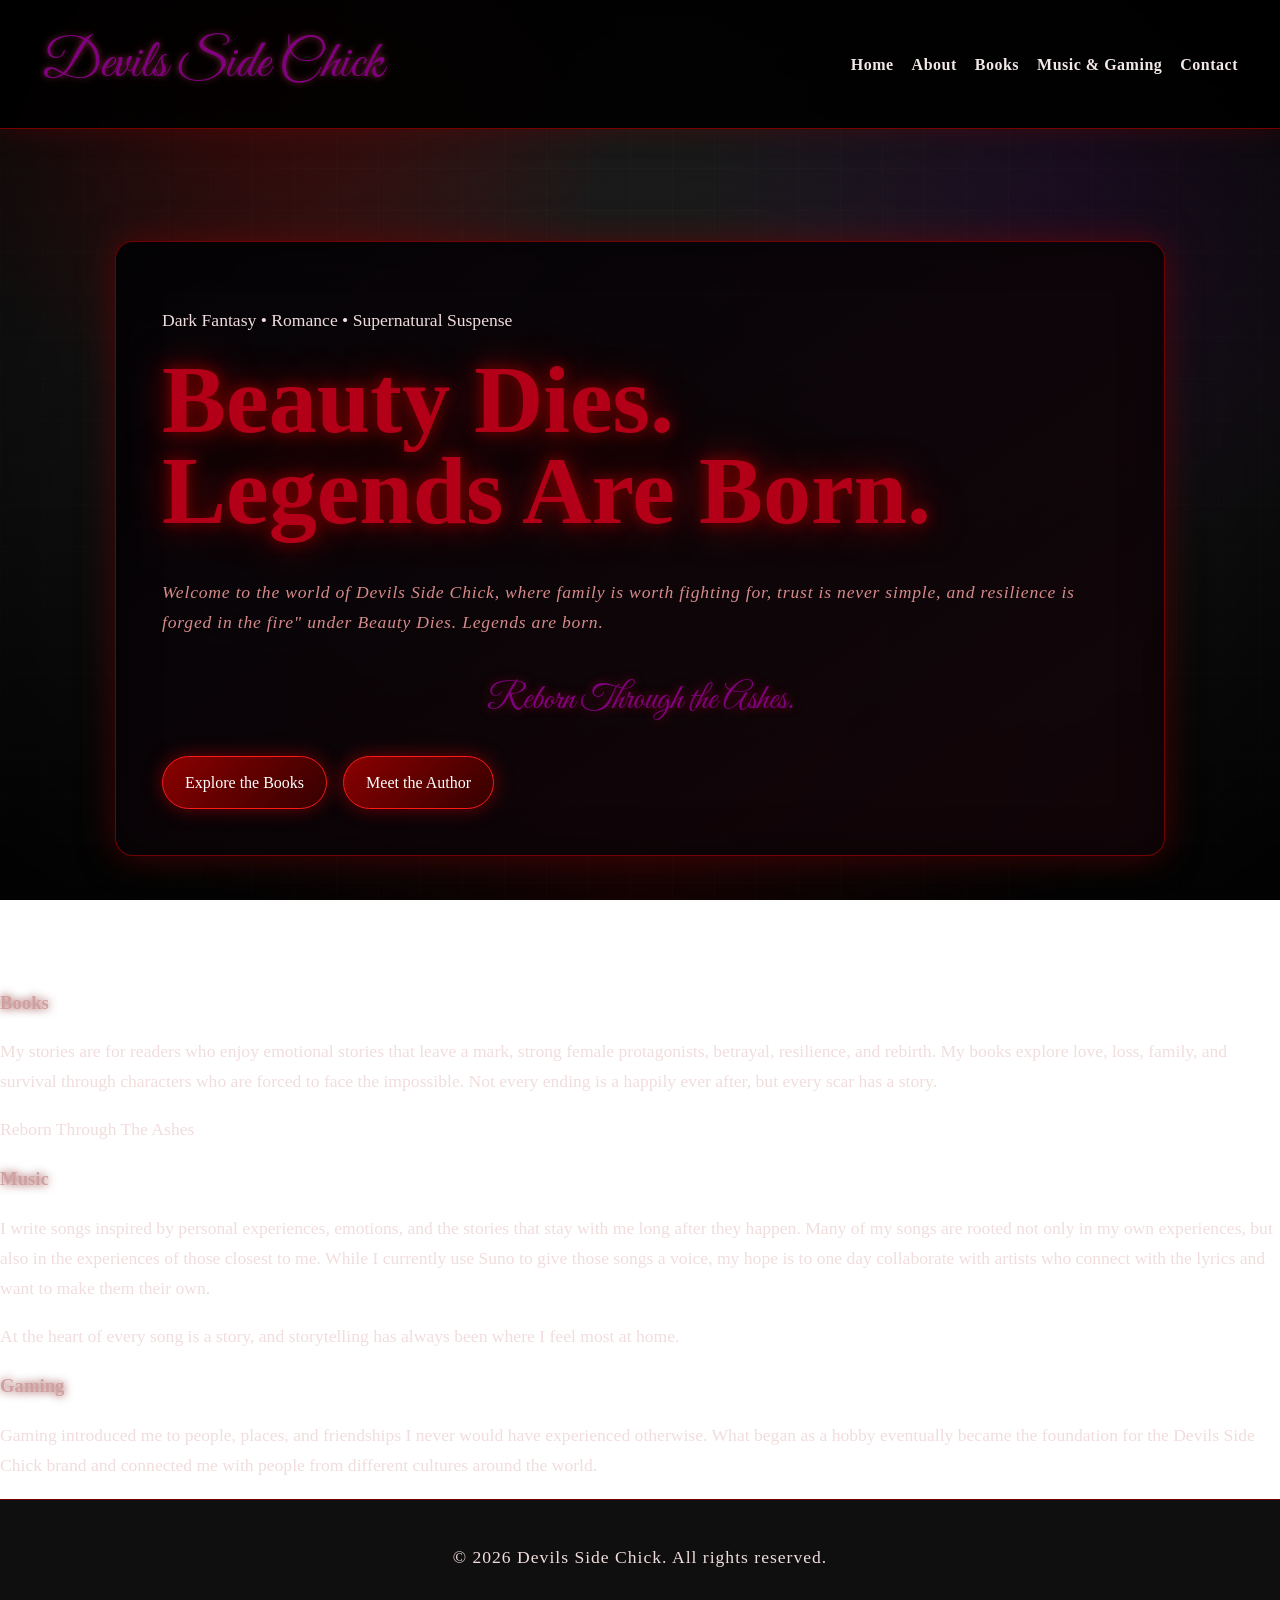
==== commit 1a8d99b4: "Add files via upload" ====
--- a/index.html
+++ b/index.html
@@ -25,9 +25,9 @@
 
   <main class="hero">
     <section class="hero-card">
-      <p class="eyebrow">Dark fiction • Music • Gaming</p>
+      <p class="eyebrow">Dark Fantasy • Romance • Supernatural Suspense</p>
       <h1>Beauty Dies.<br><span>Legends Are Born.</span></h1>
-      <p class="tagline">Welcome to the world of Devils Side Chick, where withered roses rise through ash, stories bite back, and every scar becomes part of the crown.</p>
+      <p class="tagline">Welcome to the world of Devils Side Chick, where family is worth fighting for, trust is never simple, and resilience is forged in the fire" under Beauty Dies. Legends are born.</p>
      <p class="motto">Reborn Through the Ashes.</p>
       <div class="button-row">
         <a class="btn" href="books.html">Explore the Books</a>
@@ -35,29 +35,20 @@
       </div>
     </section>
   </main>
-
-  <section class="content-section two-column">
-    <div>
-      <h2>The Withered Rose</h2>
-      <p>Rose Sinclaire returns to Ashborn carrying grief, secrets, and a past that refuses to stay buried. In a town wrapped in silence, beauty is not soft. It is survival.</p>
-    </div>
-    <div class="quote-box">
-      <p>“She died in Ashborn, but rose in the ashes.”</p>
-    </div>
-  </section>
-
   <section class="content-section cards">
     <article>
       <h3>Books</h3>
-      <p>Gothic romance, dark fantasy, betrayal, revenge, and women who come back sharper than they left.</p>
+      <p>My stories are for readers who enjoy emotional stories that leave a mark, strong female protagonists, betrayal, resilience, and rebirth. My books explore love, loss, family, and survival through characters who are forced to face the impossible. Not every ending is a happily ever after, but every scar has a story.</p>
+      <p>Reborn Through The Ashes</p>
     </article>
     <article>
       <h3>Music</h3>
-      <p>Original songs and emotional storytelling released under the Devils Side Chick name.</p>
+      <p>I write songs inspired by personal experiences, emotions, and the stories that stay with me long after they happen. Many of my songs are rooted not only in my own experiences, but also in the experiences of those closest to me. While I currently use Suno to give those songs a voice, my hope is to one day collaborate with artists who connect with the lyrics and want to make them their own.</p>
+      <p>At the heart of every song is a story, and storytelling has always been where I feel most at home.</p>
     </article>
     <article>
       <h3>Gaming</h3>
-      <p>Community, chaos, survival games, and updates from the worlds that inspired the brand.</p>
+      <p>Gaming introduced me to people, places, and friendships I never would have experienced otherwise. What began as a hobby eventually became the foundation for the Devils Side Chick brand and connected me with people from different cultures around the world.</p>
     </article>
   </section>
 
--- a/style.css
+++ b/style.css
@@ -65,7 +65,7 @@
 
 .logo {
     font-family: 'Great Vibes', cursive;
-    color: #c4002f;
+    color: purple;
     font-size: 3.4rem;
     text-decoration: none;
     letter-spacing: 0;
@@ -236,7 +236,7 @@
 .motto {
     font-family: 'Great Vibes', cursive;
     font-size: 2.2rem;
-    color: #c4002f;
+    color: purple;
     text-align: center;
     margin-top: 15px;
     margin-bottom: 25px;
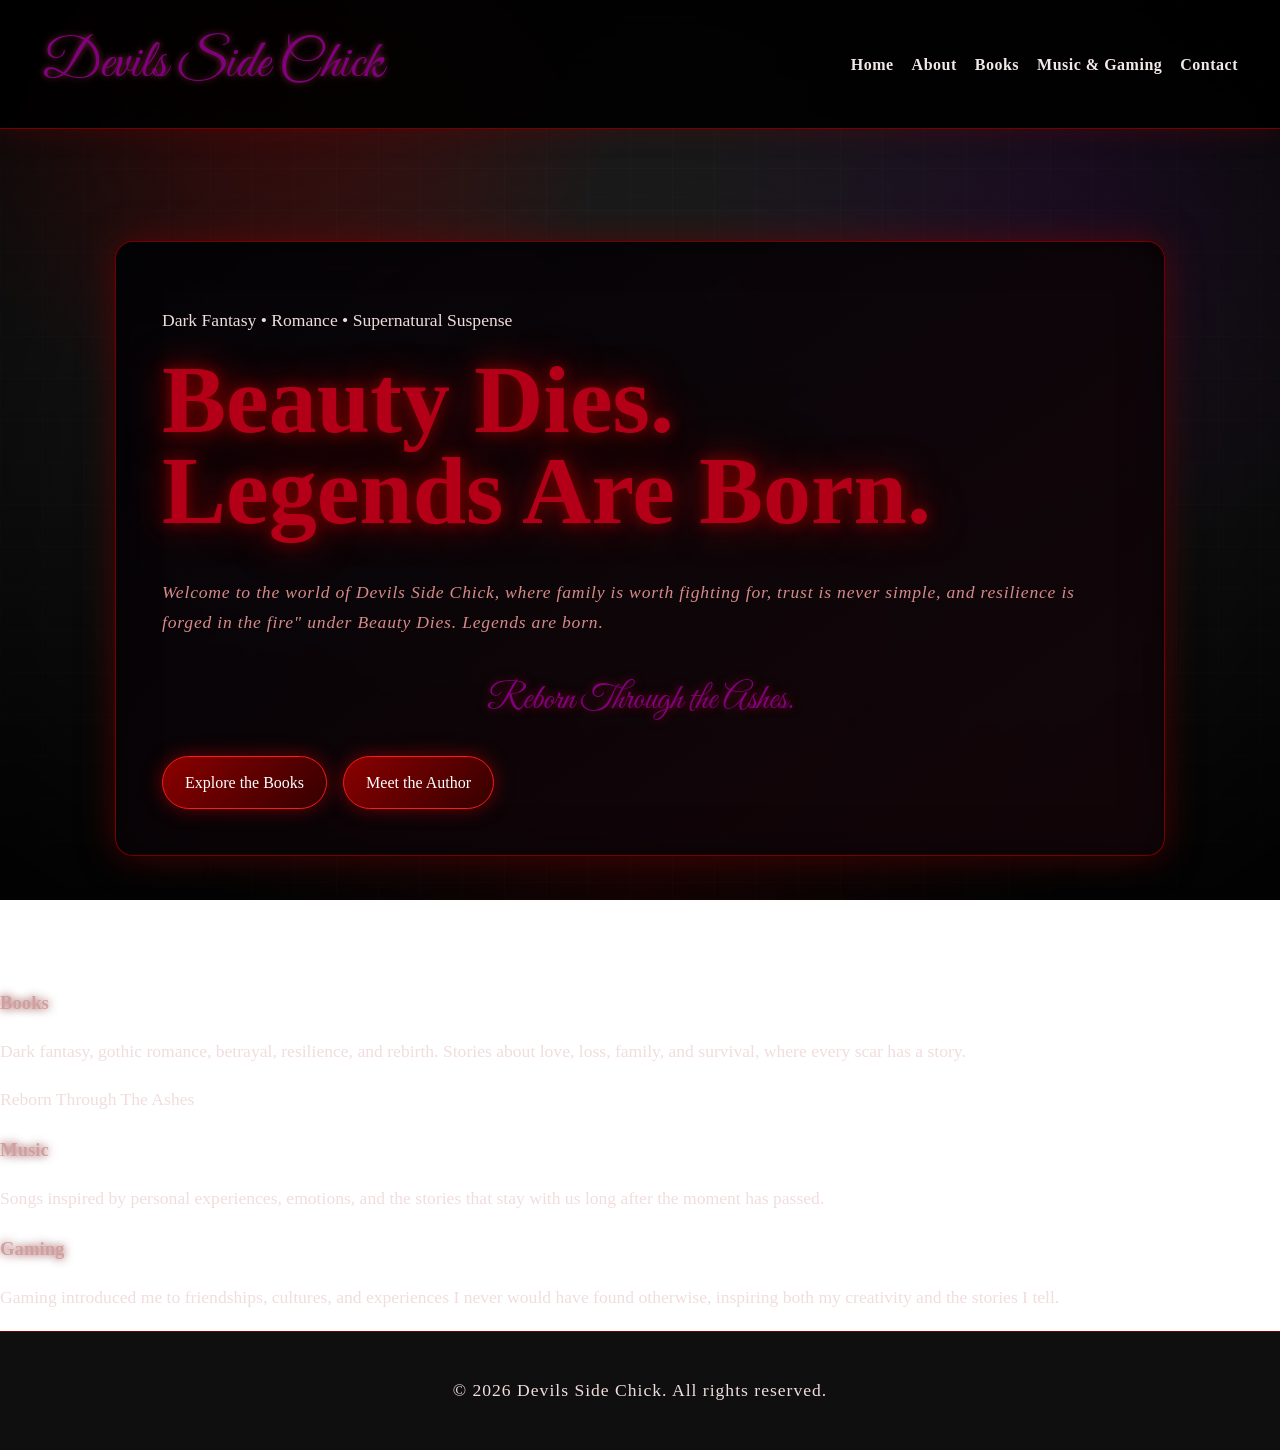
==== commit bc235acf: "Add files via upload" ====
--- a/index.html
+++ b/index.html
@@ -38,17 +38,17 @@
   <section class="content-section cards">
     <article>
       <h3>Books</h3>
-      <p>My stories are for readers who enjoy emotional stories that leave a mark, strong female protagonists, betrayal, resilience, and rebirth. My books explore love, loss, family, and survival through characters who are forced to face the impossible. Not every ending is a happily ever after, but every scar has a story.</p>
+      <p>Dark fantasy, gothic romance, betrayal, resilience, and rebirth. Stories about love, loss, family, and survival, where every scar has a story.</p>
       <p>Reborn Through The Ashes</p>
     </article>
     <article>
       <h3>Music</h3>
-      <p>I write songs inspired by personal experiences, emotions, and the stories that stay with me long after they happen. Many of my songs are rooted not only in my own experiences, but also in the experiences of those closest to me. While I currently use Suno to give those songs a voice, my hope is to one day collaborate with artists who connect with the lyrics and want to make them their own.</p>
-      <p>At the heart of every song is a story, and storytelling has always been where I feel most at home.</p>
+      <p>
+Songs inspired by personal experiences, emotions, and the stories that stay with us long after the moment has passed.</p>
     </article>
     <article>
       <h3>Gaming</h3>
-      <p>Gaming introduced me to people, places, and friendships I never would have experienced otherwise. What began as a hobby eventually became the foundation for the Devils Side Chick brand and connected me with people from different cultures around the world.</p>
+      <p>Gaming introduced me to friendships, cultures, and experiences I never would have found otherwise, inspiring both my creativity and the stories I tell.</p>
     </article>
   </section>
 
--- a/style.css
+++ b/style.css
@@ -290,4 +290,34 @@
 /* BOOK DESCRIPTION */
 .book-block p {
   line-height: 1.8;
-}+}
+.music-links {
+display: flex;
+flex-wrap: wrap;
+justify-content: center;
+gap: 15px;
+margin-top: 20px;
+}
+
+.music-links a {
+background: #1e1e1e;
+color: white;
+text-decoration: none;
+padding: 12px 20px;
+border-radius: 8px;
+border: 1px solid #b9072d;
+transition: all 0.3s ease;
+}
+
+.music-links a:hover {
+background: #b9072d;
+color: white;
+transform: translateY(-3px);
+box-shadow: 0 0 15px rgba(185, 7, 45, 0.5);
+}
+
+.contact-list h2 {
+text-align: center;
+margin-top: 30px;
+color: #b9072d;
+}
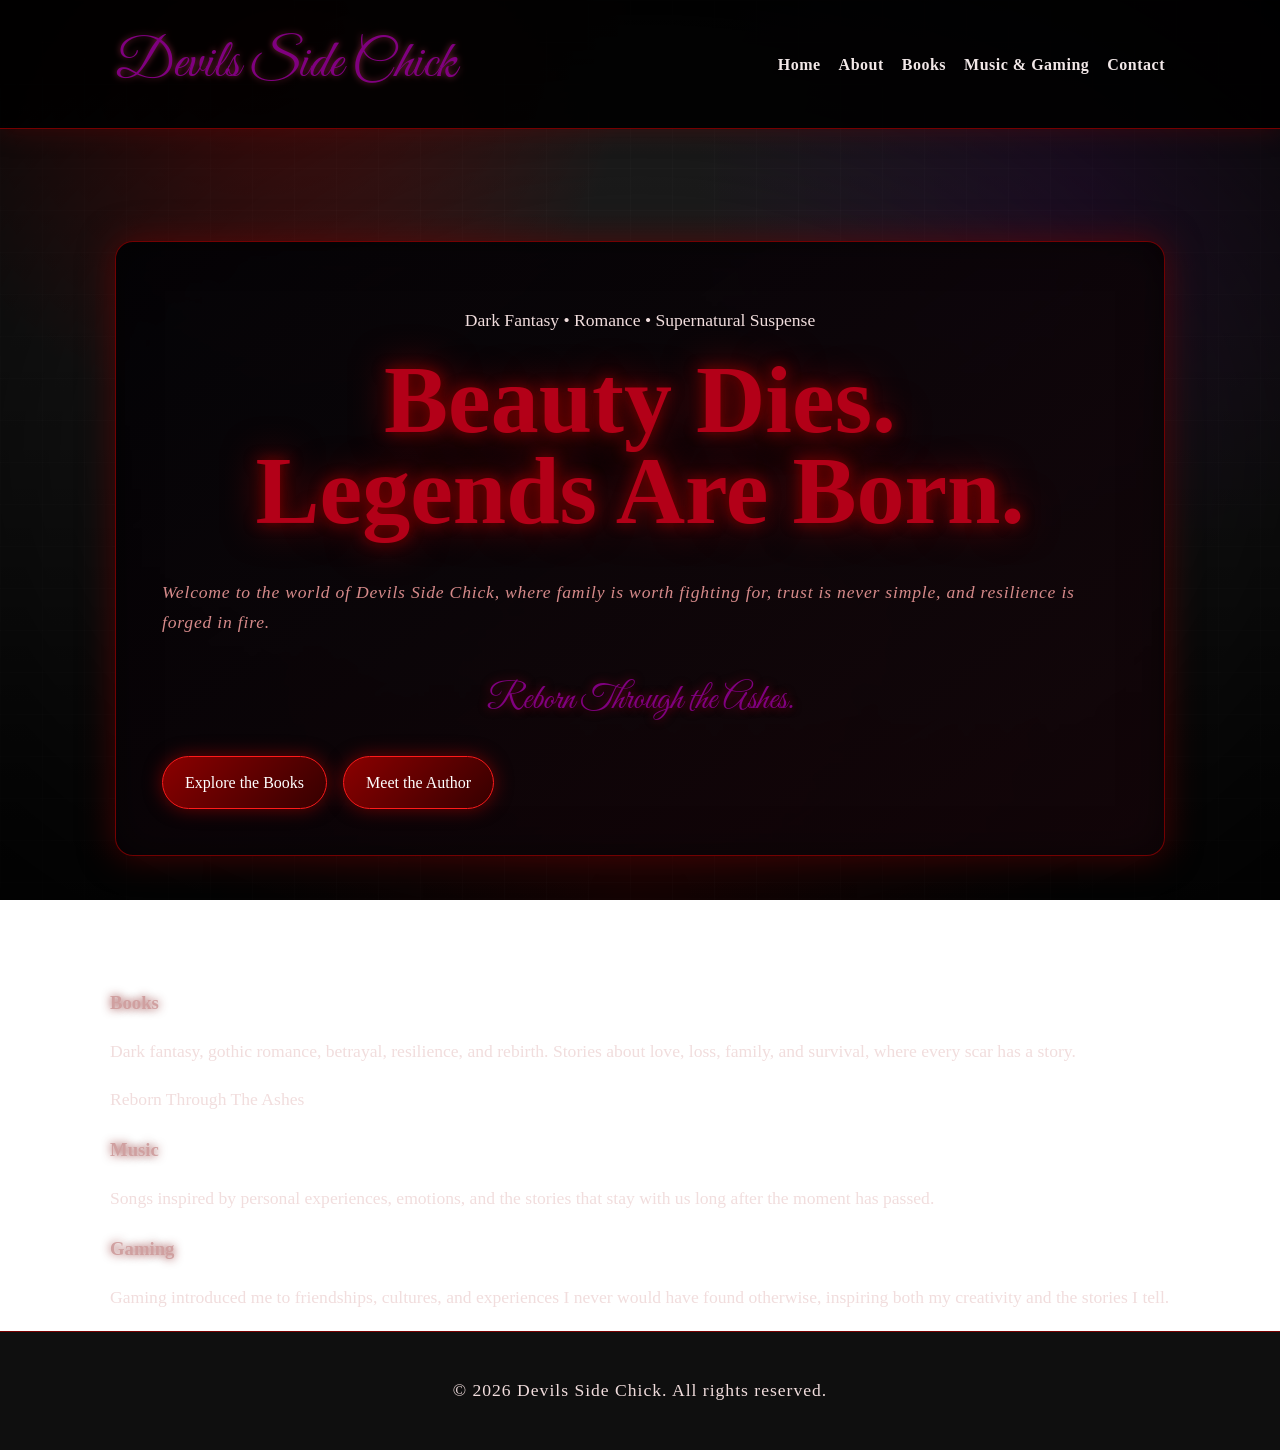
==== commit 2540d1b7: "Add files via upload" ====
--- a/index.html
+++ b/index.html
@@ -27,7 +27,7 @@
     <section class="hero-card">
       <p class="eyebrow">Dark Fantasy • Romance • Supernatural Suspense</p>
       <h1>Beauty Dies.<br><span>Legends Are Born.</span></h1>
-      <p class="tagline">Welcome to the world of Devils Side Chick, where family is worth fighting for, trust is never simple, and resilience is forged in the fire" under Beauty Dies. Legends are born.</p>
+      <p class="tagline">Welcome to the world of Devils Side Chick, where family is worth fighting for, trust is never simple, and resilience is forged in fire.</p>
      <p class="motto">Reborn Through the Ashes.</p>
       <div class="button-row">
         <a class="btn" href="books.html">Explore the Books</a>
--- a/style.css
+++ b/style.css
@@ -57,6 +57,8 @@
 }
 
 nav {
+  max-width: 1050px;
+  margin: 0 auto;
   display: flex;
   justify-content: space-between;
   align-items: center;
@@ -129,22 +131,30 @@
     inset 0 0 40px rgba(0, 0, 0, 0.5);
   backdrop-filter: blur(3px);
 }
-
+.content-section {
+    padding-left: 110px;
+}
 .hero-card {
   min-height: 420px;
   display: flex;
   flex-direction: column;
   justify-content: center;
 }
-
+.eyebrow {
+    text-align: center;
+}
 h1 {
   color: #b30018;
   font-size: clamp(3rem, 8vw, 6rem);
   line-height: 0.95;
   margin: 0 0 24px;
   text-shadow: 0 0 14px #780000, 0 0 38px rgba(150, 0, 0, 0.9);
-}
-
+  text-align: center;
+}
+h1 span {
+    display: block;
+    text-align: center;
+}
 h2,
 h3 {
   color: #d0a0a0;
@@ -321,3 +331,98 @@
 margin-top: 30px;
 color: #b9072d;
 }
+/* ABOUT PAGE */
+
+.about-container {
+    display: grid;
+    grid-template-columns: 500px 1fr;
+    gap: 50px;
+    max-width: 1400px;
+    margin: auto;
+    align-items: start;
+}
+
+.about-image img {
+    width: 100%;
+    border-radius: 15px;
+    border: 1px solid #700000;
+    box-shadow: 0 0 35px rgba(120,0,0,.6);
+}
+
+.about-title {
+    font-family: 'Great Vibes', cursive;
+    color: #d88a8a;
+    text-align: center;
+    font-size: 5rem;
+    margin-bottom: 25px;
+    text-shadow: 0 0 15px rgba(255,50,50,.4);
+}
+
+.about-content {
+    background: rgba(0,0,0,.55);
+    padding: 35px;
+    border-radius: 15px;
+    border: 1px solid rgba(120,0,0,.4);
+}
+
+.about-content p {
+    font-size: 1.15rem;
+    line-height: 1.9;
+}
+
+.highlight {
+    color: #d13f3f;
+    font-weight: bold;
+}
+
+.author-motto {
+    text-align: center;
+    margin-top: 35px;
+    margin-bottom: 35px;
+    padding: 15px;
+    border: 1px solid #700000;
+    border-radius: 12px;
+    color: #d88a8a;
+    font-size: 1.8rem;
+    letter-spacing: 2px;
+    text-transform: uppercase;
+}
+
+.author-cards {
+    display: grid;
+    grid-template-columns: repeat(3,1fr);
+    gap: 20px;
+    margin-top: 30px;
+}
+
+.author-card {
+    text-align: center;
+    padding: 20px;
+    background: rgba(20,20,20,.8);
+    border: 1px solid #700000;
+    border-radius: 12px;
+}
+
+.author-card h3 {
+    color: #c24545;
+    margin-bottom: 10px;
+}
+
+.author-card p {
+    font-size: .95rem;
+}
+
+@media (max-width: 1000px) {
+
+    .about-container {
+        grid-template-columns: 1fr;
+    }
+
+    .about-title {
+        font-size: 3.5rem;
+    }
+
+    .author-cards {
+        grid-template-columns: 1fr;
+    }
+}
